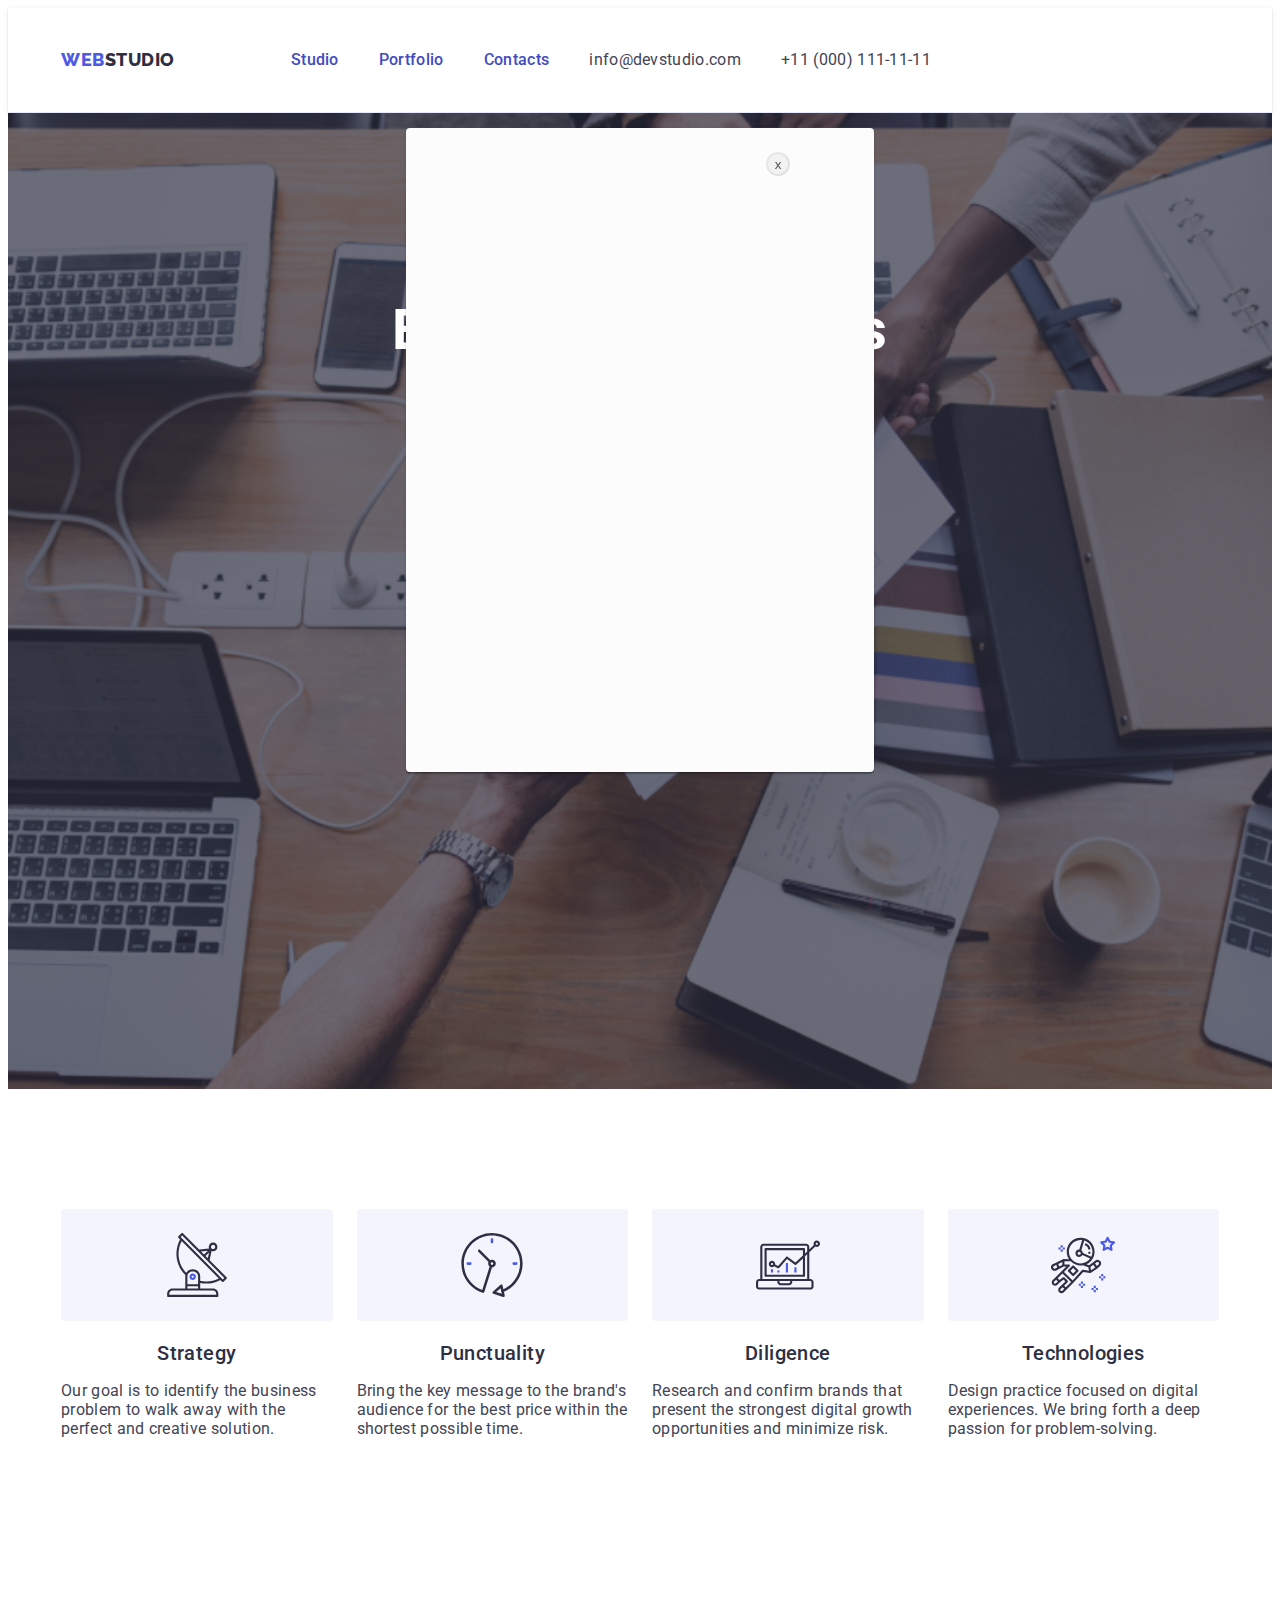
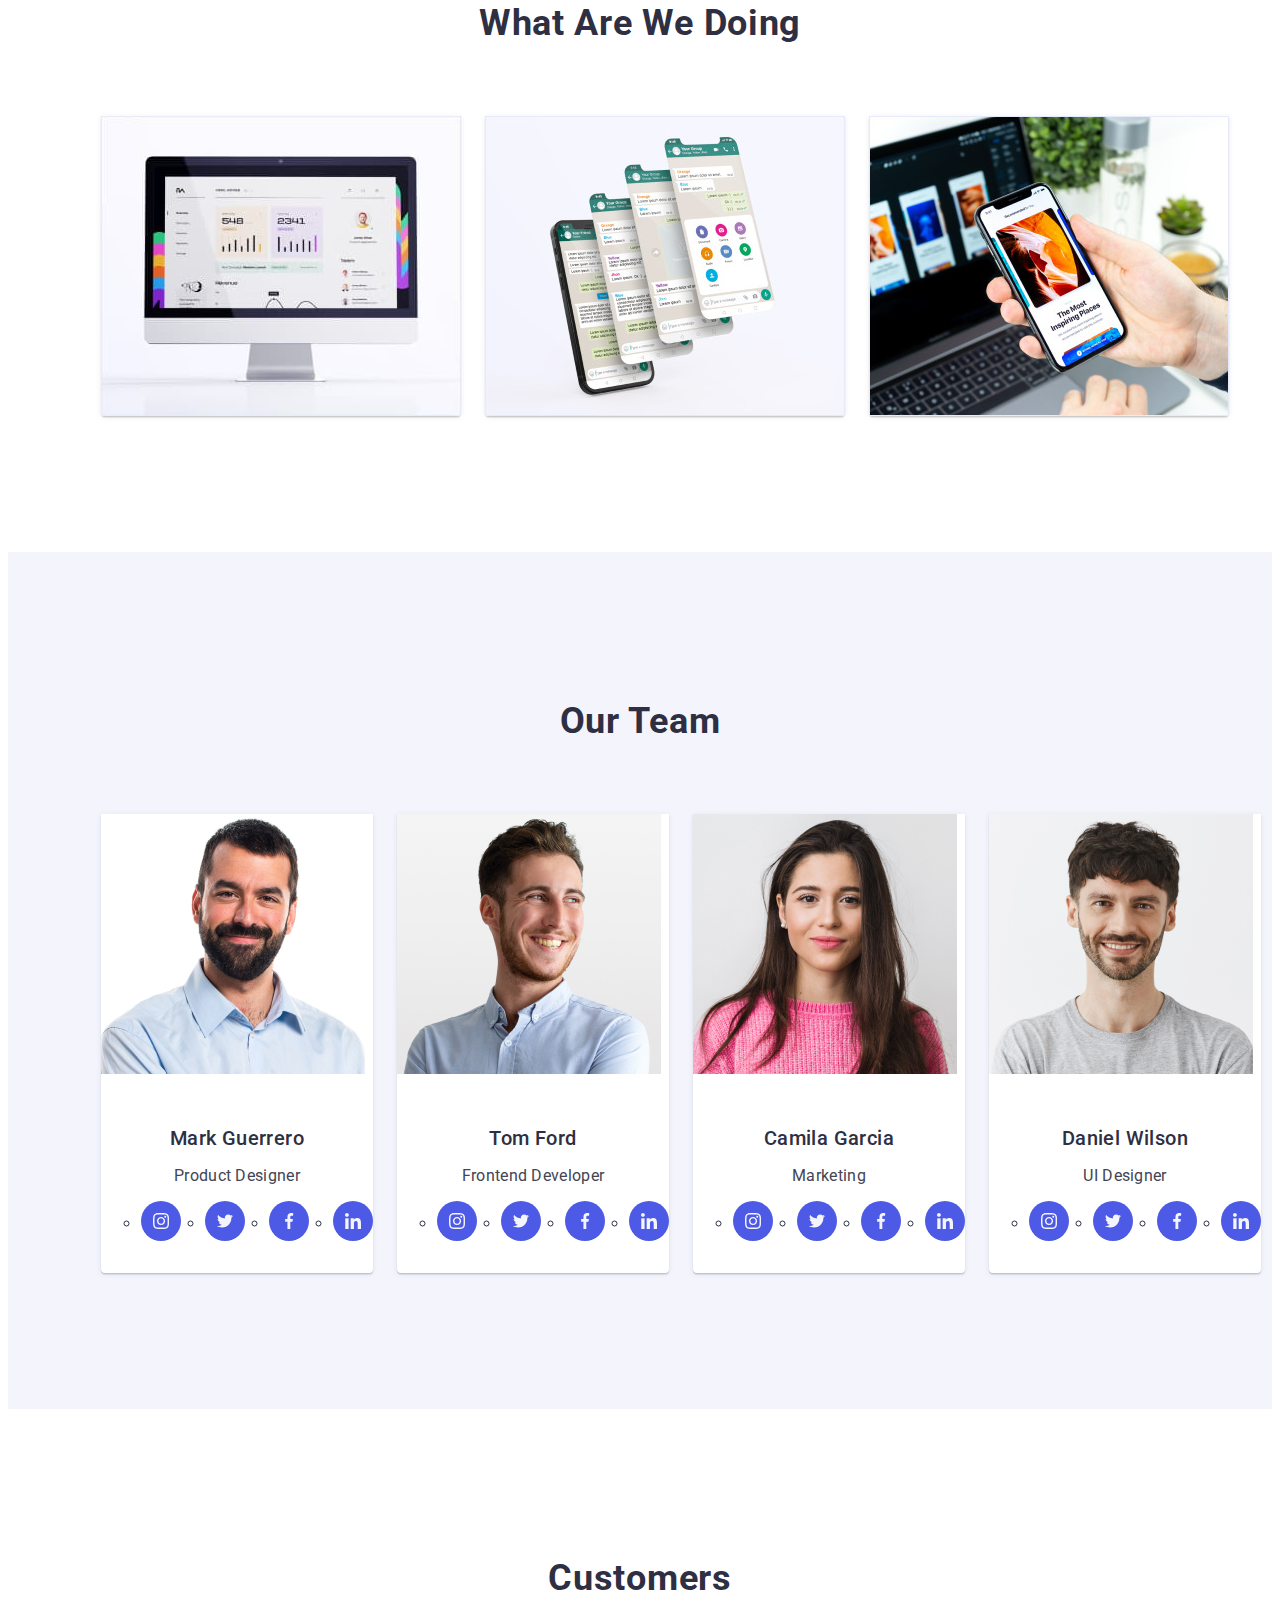
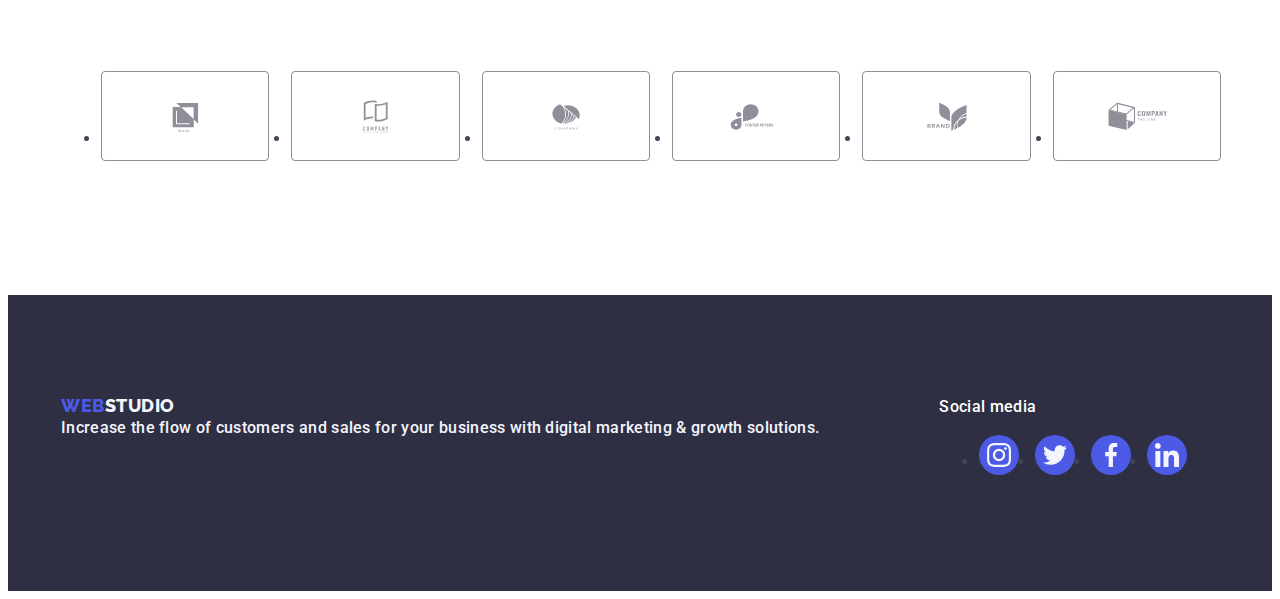
==== index.html @ 7e2a7d7b "234" ====
<!DOCTYPE html>
<html lang="en">
  <head>
    <meta charset="UTF-8" />
    <meta name="viewport" content="width=device-width, initial-scale=1.0" />
    <title>studio</title>
    <link rel="stylesheet" href="./icomoon/style.css" />
    <link
      rel="stylesheet"
      href="https://cdnjs.cloudflare.com/ajax/libs/modern-normalize/2.0.0/modern-normalize.min.css"
      integrity="sha512-4xo8blKMVCiXpTaLzQSLSw3KFOVPWhm/TRtuPVc4WG6kUgjH6J03IBuG7JZPkcWMxJ5huwaBpOpnwYElP/m6wg=="
      crossorigin="anonymous"
      referrerpolicy="no-referrer"
    />
    <link rel="preconnect" href="https://fonts.googleapis.com" />
    <link rel="preconnect" href="https://fonts.gstatic.com" crossorigin />
    <link
      href="https://fonts.googleapis.com/css2?family=Montserrat:wght@400;500;600&family=Roboto:wght@400;500;700&display=swap"
      rel="stylesheet"
    />
    <link rel="preconnect" href="https://fonts.googleapis.com" />
    <link rel="preconnect" href="https://fonts.gstatic.com" crossorigin />
    <link
      href="https://fonts.googleapis.com/css2?family=Montserrat:wght@400;500;600&family=Raleway&family=Roboto:wght@400;500;700&display=swap"
      rel="stylesheet"
    />
    <link rel="preconnect" href="https://fonts.googleapis.com" />
    <link rel="preconnect" href="https://fonts.gstatic.com" crossorigin />
    <link
      href="https://fonts.googleapis.com/css2?family=Montserrat:wght@400;500;600&family=Raleway:ital,wght@0,400;0,800;1,700;1,800&family=Roboto:wght@400;500;700&display=swap"
      rel="stylesheet"
    />
    <link rel="stylesheet" href="./css/styles.css" />
  </head>

  <body class="body">
    <!-- header section -->
    <header class="header">
      <!--adress.logo-->
      <div class="div container">
        <nav class="nav">
          <a href="./index.htm" class="logo link"
            >Web<span class="logo-dark">Studio</span></a
          >
          <ul class="list">
            <li><a href="./index.html" class="ull link">Studio</a></li>
            <li><a href="./portfolio.html" class="ull link">Portfolio</a></li>
            <li><a href="" class="ull link">Contacts</a></li>
          </ul>
        </nav>
        <address class="address">
          <ul class="list">
            <li>
              <a href="mailto:info@devstudio.com" class="contacts link"
                >info@devstudio.com</a
              >
            </li>
            <li>
              <a href="tel:+110001111111" class="contacts link"
                >+11 (000) 111-11-11</a
              >
            </li>
          </ul>
        </address>
      </div>
    </header>
    <main>
      <section class="sec">
          <div class="container">
              <h1 class="h-one">Effective Solutions for Your Business</h1>
              <button class="button" type="button" data-modal-open>
                Order Service
              </button>
              
          </div>
      </section>
        
      <!-- Strategy -->
      <section class="sec-two">
        <div class="container">
          <h2 class="visually-hidden">Advantages</h2>
          <ul class="ulli-one list">
            <li class="li-one">
              <div class="div-li-all">
                <svg width="64" height="64">
                  <use href="./images/icons.svg#antenna"></use>
                </svg>
              </div>
              <h3 class="h-three">Strategy</h3>
              <p class="p-one">
                Our goal is to identify the business problem to walk away with
                the perfect and creative solution.
              </p>
            </li>

            <li class="li-one">
              <div class="div-li-all">
                <svg width="64" height="64">
                  <use href="./images/icons.svg#clock"></use>
                </svg>
              </div>
              <h3 class="h-three">Punctuality</h3>
              <p class="p-one">
                Bring the key message to the brand's audience for the best price
                within the shortest possible time.
              </p>
            </li>

            <li class="li-one">
              <div class="div-li-all">
                <svg width="64" height="64">
                  <use href="./images/icons.svg#diagram"></use>
                </svg>
              </div>
              <h3 class="h-three">Diligence</h3>
              <p class="p-one">
                Research and confirm brands that present the strongest digital
                growth opportunities and minimize risk.
              </p>
            </li>

            <li class="li-one">
              <div class="div-li-all">
                <svg width="64" height="64">
                  <use href="./images/icons.svg#astronaut"></use>
                </svg>
              </div>
              <h3 class="h-three">Technologies</h3>
              <p class="p-one">
                Design practice focused on digital experiences. We bring forth a
                deep passion for problem-solving.
              </p>
            </li>
          </ul>
        </div>
      </section>
      <!-- What are we doing -->
      <section class="sec-three">
        <div class="container">
          <h2 class="h-two">What are we doing</h2>

          <ul class="ulli-two list">
            <li class="li-two">
              <img
                src="./images/gadgets/img1.jpg"
                alt="computer"
                width="360"
                height="300"
              />
            </li>
            <li class="li-two">
              <img
                src="./images/gadgets/img2.jpg"
                alt="protection"
                width="360"
                height="300"
              />
            </li>
            <li class="li-two">
              <img
                src="./images/gadgets/img3.jpg"
                alt="phone"
                width="360"
                height="300"
              />
            </li>
          </ul>
        </div>
      </section>
      <!-- Our Team -->
      <section class="sec-four">
        <div class="container">
          <h2 class="h-two">Our Team</h2>

          <ul class="ulli-three list">
            <li class="li-two">
              <img
                src="./images/team/TeamCard1.jpg"
                alt="Mark Guerrero"
                width="264"
                height="260"
              />
              <div class="work">
                <h3 class="h-three">Mark Guerrero</h3>
                <p class="p-two">Product Designer</p>

                <ul class="social-network">
                  <li class="social">
                    <a class="a-soc" href="">
                      <svg class="svg-soc" width="16" height="16">
                        <use href="./images/icons.svg#instagram"></use>
                      </svg>
                    </a>
                  </li>
                  <li class="social">
                    <a class="a-soc" href="">
                      <svg class="svg-soc" width="16" height="16">
                        <use href="./images/icons.svg#twitter"></use>
                      </svg>
                    </a>
                  </li>
                  <li class="social">
                    <a class="a-soc" href="">
                      <svg class="svg-soc" width="16" height="16">
                        <use href="./images/icons.svg#facebook"></use>
                      </svg>
                    </a>
                  </li>
                  <li class="social">
                    <a class="a-soc" href="">
                      <svg class="svg-soc" width="16" height="16">
                        <use href="./images/icons.svg#linkedin"></use>
                      </svg>
                    </a>
                  </li>
                </ul>
              </div>
            </li>
            <li class="li-two">
              <img
                src="./images/team/TeamCard2.jpg"
                alt="Tom Ford"
                width="264"
                height="260"
              />
              <div class="work">
                <h3 class="h-three">Tom Ford</h3>
                <p class="p-two">Frontend Developer</p>

                <ul class="social-network">
                  <li class="social">
                    <a class="a-soc" href="">
                      <svg class="svg-soc" width="16" height="16">
                        <use href="./images/icons.svg#instagram"></use>
                      </svg>
                    </a>
                  </li>
                  <li class="social">
                    <a class="a-soc" href="">
                      <svg class="svg-soc" width="16" height="16">
                        <use href="./images/icons.svg#twitter"></use>
                      </svg>
                    </a>
                  </li>
                  <li class="social">
                    <a class="a-soc" href="">
                      <svg class="svg-soc" width="16" height="16">
                        <use href="./images/icons.svg#facebook"></use>
                      </svg>
                    </a>
                  </li>
                  <li class="social">
                    <a class="a-soc" href="">
                      <svg class="svg-soc" width="16" height="16">
                        <use href="./images/icons.svg#linkedin"></use>
                      </svg>
                    </a>
                  </li>
                </ul>
              </div>
            </li>
            <li class="li-two">
              <img
                src="./images/team/TeamCard3.jpg"
                alt="Camila Garcia"
                width="264"
                height="260"
              />
              <div class="work">
                <h3 class="h-three">Camila Garcia</h3>
                <p class="p-two">Marketing</p>

                <ul class="social-network">
                  <li class="social">
                    <a class="a-soc" href="">
                      <svg class="svg-soc" width="16" height="16">
                        <use href="./images/icons.svg#instagram"></use>
                      </svg>
                    </a>
                  </li>
                  <li class="social">
                    <a class="a-soc" href="">
                      <svg class="svg-soc" width="16" height="16">
                        <use href="./images/icons.svg#twitter"></use>
                      </svg>
                    </a>
                  </li>
                  <li class="social">
                    <a class="a-soc" href="">
                      <svg class="svg-soc" width="16" height="16">
                        <use href="./images/icons.svg#facebook"></use>
                      </svg>
                    </a>
                  </li>
                  <li class="social">
                    <a class="a-soc" href="">
                      <svg class="svg-soc" width="16" height="16">
                        <use href="./images/icons.svg#linkedin"></use>
                      </svg>
                    </a>
                  </li>
                </ul>
              </div>
            </li>
            <li class="li-two">
              <img
                src="./images/team/TeamCard4.jpg"
                alt="Daniel Wilson"
                width="264"
                height="260"
              />

              <div class="work">
                <h3 class="h-three">Daniel Wilson</h3>
                <p class="p-two">UI Designer</p>

                <ul class="social-network">
                  <li class="social">
                    <a class="a-soc" href="">
                      <svg class="svg-soc" width="16" height="16">
                        <use href="./images/icons.svg#instagram"></use>
                      </svg>
                    </a>
                  </li>
                  <li class="social">
                    <a class="a-soc" href="">
                      <svg class="svg-soc" width="16" height="16">
                        <use href="./images/icons.svg#twitter"></use>
                      </svg>
                    </a>
                  </li>
                  <li class="social">
                    <a class="a-soc" href="">
                      <svg class="svg-soc" width="16" height="16">
                        <use href="./images/icons.svg#facebook"></use>
                      </svg>
                    </a>
                  </li>
                  <li class="social">
                    <a class="a-soc" href="">
                      <svg class="svg-soc" width="16" height="16">
                        <use href="./images/icons.svg#linkedin"></use>
                      </svg>
                    </a>
                  </li>
                </ul>
              </div>
            </li>
          </ul>
        </div>
      </section>
      <section class="sec-five">
        <div class="container">
          <h2 class="h-two">Customers</h2>

          <ul class="ul-clients">
            <li class="client">
              <a class="a-cli" href="">
                <svg class="svg-cli" width="104" height="56">
                  <use href="./images/icons.svg#client-one"></use>
                </svg>
              </a>
            </li>
            <li class="client">
              <a class="a-cli" href="">
                <svg class="svg-cli" width="104" height="56">
                  <use href="./images/icons.svg#client-two"></use>
                </svg>
              </a>
            </li>
            <li class="client">
              <a class="a-cli" href="">
                <svg class="svg-cli" width="104" height="56">
                  <use href="./images/icons.svg#client-three"></use>
                </svg>
              </a>
            </li>
            <li class="client">
              <a class="a-cli" href="">
                <svg class="svg-cli" width="104" height="56">
                  <use href="./images/icons.svg#client-four"></use>
                </svg>
              </a>
            </li>
            <li class="client">
              <a class="a-cli" href="">
                <svg class="svg-cli" width="104" height="56">
                  <use href="./images/icons.svg#client-five"></use>
                </svg>
              </a>
            </li>
            <li class="client">
              <a class="a-cli" href="">
                <svg class="svg-cli" width="104" height="56">
                  <use href="./images/icons.svg#client-six"></use>
                </svg>
              </a>
            </li>
          </ul>
        </div>
      </section>
    </main>
    <!-- footer section -->
    <footer class="footer">
      <div class="footer-container">
        <div class="footer-container-logo">
            <a href="./index.htm" class="logo link">Web<span class="logo-light">Studio</span></a>
            <p class="par">
              Increase the flow of customers and sales for your business with
              digital marketing & growth solutions.
            </p>
        </div>
        <div>

          <p class="par-f">Social media</p>
          
          <ul class="social-network-f">
            <li class="social">
              <a class="a-soc-f" href="">
                <svg class="svg-soc" width="24" height="24">
                  <use href="./images/icons.svg#instagram"></use>
                </svg>
              </a>
            </li>
            <li class="social">
              <a class="a-soc-f" href="">
                <svg class="svg-soc" width="24" height="24">
                  <use href="./images/icons.svg#twitter"></use>
                </svg>
              </a>
            </li>
            <li class="social">
              <a class="a-soc-f" href="">
                <svg class="svg-soc" width="24" height="24">
                  <use href="./images/icons.svg#facebook"></use>
                </svg>
              </a>
            </li>
            <li class="social">
              <a class="a-soc-f" href="">
                <svg class="svg-soc" width="24" height="24">
                  <use href="./images/icons.svg#linkedin"></use>
                </svg>
              </a>
            </li>
          </ul>
  
        </div>
      </div>
    </footer>
    
        <div class="backdrop is-hidden" data-modal>
          <div class="modal-window">
            <button class="button-close" type="button" data-modal-close>
              x
            </button>
          </div>
        </div>
        <div class="overlay"></div>
      

      <script src="./js/modal.js"></script>
  </body>
</html>
---- css/styles.css ----
:root {
    --main-color:#FFFFFF ;
    --pane-padding: 5px 42px;
    --iris: #4D5AE5;
    --ocean: #404BBF;
    --navyblue: #2E2F42;
    --green: #31D0AA;
    --slate: #434455;
    --lightslate: #8E8F99;
    --cornflower: #E7E9FC;
    --cloud: #F4F4FD;
    --navybluemodal: #2E2F42;
    --grey: #2E2F42;
    --dairy: #FCFCFC;
  }

.body {
    font-family: "Roboto", sans-serif;
    background-color: white;
    color: #434455;
}


/* header*/


.header {
    justify-content: center;
    flex-shrink: 0;
    border-bottom: 1px solid #e7e9fc;
    box-shadow: 0px 2px 1px rgba(46, 47, 66, 0.08), 0px 1px 1px rgba(46, 47, 66, 0.16), 0px 1px 6px rgba(46, 47, 66, 0.08); 
}

.div{
    display: flex; 
}

.container {
    width: 1158px; 
    padding: 0 15px;
    margin: 0 auto;
    align-items: center;
}



.nav {
    display: flex; 
    font-family: "Raleway", sans-serif;
    flex-shrink: 0;
    font-size: 18px ;
    line-height: 1.17em;
    letter-spacing: 0.03em;
    color:  #4d5ae5;
    align-items: center;
}


.link {
    text-decoration: none;
    color: currentColor;
    display: inline-block; 
    }

.logo {
    color: var(--iris, #4D5AE5);
    font-family: "Raleway", sans-serif;
    font-size: 18px;
    font-weight: 800;
    line-height: 1.16em;
    letter-spacing: 0.54px;
    text-transform: uppercase;
    line-height: 1.17;
    margin-right: 76px;
}

.logo-dark {
    color: var(--navyblue, #2E2F42);
}

.logo-light {
    color: var(--cloud, #F4F4FD);
}

.list {
    list-style: none;
    display: flex; 
    color: var(--navyblue, #2E2F42);
    font-family: 'Roboto';
    font-size: 16px;
    line-height: 1.5em; 
    letter-spacing: 0.32px;
    gap: 40px;
}

.ull {
    color: #2e2f42;
    font-weight: 500;
    padding: 24px 0;
    position: relative; 
    color: #404bbf;
    transition: color 250ms cubic-bezier(0.4, 0, 0.2, 1);
}

.ull:hover {
    color: #404bbf
}

.ull:focus {
    color: #404bbf;
}

.ull::after {
    content: '' ;
    position: absolute; 
    left: 0;
    bottom: -1px; 
    height: 4px; 
    background-color: #404bbf; 
    border-radius: 2px;
}

address {}

.contacts {
    color:  #434455;
    transition: color 250ms cubic-bezier(0.4, 0, 0.2, 1);
}

.contacts:hover {
    color: #404bbf;
}

.contacts:focus {
    color: #404bbf;
}

.address {
    color: var(--navyblue, #2E2F42);
    font-family: 'Roboto';
    font-size: 16px;
    font-style: normal;
    font-weight: 400;
    line-height: 1.5em; /* 150% */
    letter-spacing: 0.32px;
}


img {
    display: block;
}


/* main */


.sec {
    background: var(--navyblue, #2E2F42);
    flex-shrink: 0;
    text-align: center;
    padding: 188px 0 ;
    background-image: linear-gradient(rgba(46, 47, 66, 0.7), rgba(46, 47, 66, 0.7)), url(/images/team/people-office.jpg);
    background-repeat: no-repeat;
    background-position: center;
    background-size: cover;
    max-width: 1440px; 
    height: 600px;
}

.h-one {
    color: var(--white, #FFF);
    font-family: 'Roboto';
    font-size: 56px;
    font-weight: 700;
    line-height: 1.07em;
    letter-spacing: 1.12px;
    text-align: center;
    max-width: 496px; 
    margin: 0 auto;
}

.button {
    background: var(--iris, #4D5AE5);
    box-shadow: 0px 4px 4px 0px rgba(0, 0, 0, 0.15);
    font-family: "Roboto", sans-serif ;
    font-size: 16px;
    font-style: normal;
    font-weight: 500;
    line-height: 1.5em; /* 150% */
    letter-spacing: 0.64px;
    color: var(--white, #FFF);
    cursor: pointer;
    display: block; 
    min-width: 169px;
    height: 56px;
    border: none; 
    border-radius: 4px; 
    gap: 10px;
    align-items: flex-start;
    transition: background-color 250ms cubic-bezier(0.4, 0, 0.2, 1);
    margin: 0 auto;
    display: inline-flex;
    padding: 16px 32px;
    align-items: flex-start;
    margin-top: 48px;
}

.button:hover {
    background-color: #404BBF;
}

.button:focus {
    background-color: #404BBF;
}

.backdrop {
    position: fixed;
    top: 0;
    left: 0;
    width: 100%;
    height: 100%;
    display: flex;
    align-items: center;
    justify-content: center;
}

.modal.is-hidden{
    visibility: hidden;
    opacity: 0;
    pointer-events: none;
}

.modal .overlay {
    position: absolute;
    top: 0;
    left: 0;
    width: 100%;
    height: 100%;
    background: var(--navyblue-modal, rgba(46, 47, 66, 0.40));
    opacity: 0.7;
    z-index: 0;    
}

.modal-window {
    position: relative;
    z-index: 2;
    width: 408px;
    height: 584px;
    flex-shrink: 0;
    border-radius: 4px;
    background: var(--dairy, #FCFCFC);
    box-shadow: 0px 2px 1px 0px rgba(0, 0, 0, 0.20), 0px 1px 3px 0px rgba(0, 0, 0, 0.12), 0px 1px 1px 0px rgba(0, 0, 0, 0.14);
    padding: 30px;
}

.button-close {
    opacity: 0.7;
    border-radius: 50%;
    width: 24px;
    height: 24px;
    flex-shrink: 0;
    position: absolute;
    right: 24px;
    top: 24px;
    bottom: 536px;
    left: 360px;
    border-color: rgba(0, 0, 0, 0.10);
}

.button-close:hover {
    opacity: 1;
}

.sec-two{
    padding: 120px 0;
}

.ulli-one {
    gap: 24px; 
    padding: 0;
    margin: 0;
}

.visually-hidden {
    position: absolute;
    width: 1px;
    height: 1px;
    margin: -1px;
    border: 0;
    padding: 0;
    white-space: nowrap;
    clip-path: inset(100%);
    clip: rect(0 0 0 0);
    overflow: hidden;
  }

.li-one {
    width: calc((100% - 72px) / 4); 
}

.div-li-all{
    display: flex; 
    align-items: center;
    justify-content: center;
    height: 112px; 
    background-color: #f4f4fd;
    border-radius: 4px;
    margin-bottom: 8px;
}

svg{
    flex-shrink: 0;
}

.h-three {
    color: var(--navyblue, #2E2F42);
    font-family: 'Roboto';
    font-size: 20px;
    font-style: normal;
    font-weight: 500;
    line-height: 1.2em; /* 120% */
    letter-spacing: 0.4px;
    margin-bottom: 8px;
    text-align: center; 
}

.p-one {
    color: #434455;
    font-family: 'Roboto';
    font-size: 16px;
    font-style: normal;
    font-weight: 400;
    line-height: 1.2em; /* 150% */
    letter-spacing: 0.32px;
}

.sec-three{
    padding-bottom: 120px;
}

.h-two {
    margin-bottom: 72px;
    color: var(--navyblue, #2E2F42);
    text-align: center;
    font-family: 'Roboto';
    font-size: 36px;
    font-style: normal;
    font-weight: 700;
    line-height: 1.11em; /* 111.111% */
    letter-spacing: 0.72px;
    text-transform: capitalize;
    line-height: 1.11em;
}

.ulli-two {
    gap: 24px;
}

.sec-four {
    flex-shrink: 0;
    background: var(--cloud, #F4F4FD);
    padding: 120px 0;
}

.ulli-three {
    gap: 24px;
}

.li-two {
    padding-bottom: 0px;
    justify-content: center;
    background: var(--white, #FFF);
    border-radius: 0px 0px 4px 4px; 
    box-shadow: 0px 1px 6px rgba(46, 47, 66, 0.08), 0px 1px 1px rgba(46, 47, 66, 0.16), 0px 2px 1px rgba(46, 47, 66, 0.08);
    }

    .portfolio-card-link {
        display: block;     
    }

    .portfolio-card-link:hover {
        box-shadow: 0px 1px 6px rgba(46, 47, 66, 0.08), 0px 1px 1px rgba(46, 47, 66, 0.16), 0px 2px 1px rgba(46, 47, 66, 0.08);
    }

    .portfolio-card-link:focus {
        box-shadow: 0px 1px 6px rgba(46, 47, 66, 0.08), 0px 1px 1px rgba(46, 47, 66, 0.16), 0px 2px 1px rgba(46, 47, 66, 0.08);
    }

.work {
    padding: 32px 0;
    }

.social-network {
    display: flex; 
    justify-content: center; 
    gap: 24px; 
}

.social {
    width: 40px;
    height: 40px;
}

.a-soc {
    width: 100%;
    height: 100%;
    background-color: #4d5ae5;
    border-radius:50%;
    display: flex;
    align-items: center; 
    justify-content: center;
    transition: background-color 250ms cubic-bezier(0.4, 0, 0.2, 1);
}

.a-soc:hover {
    background-color: #404bbf;
}

.a-soc:focus {
    background-color: #404bbf;
}

.svg-soc {
    fill:  #f4f4fd;
}

.p-two {
    color: #434455;
    font-family: Roboto;
    font-size: 16px;
    font-style: normal;
    font-weight: 400;
    line-height: 1.2em; /* 150% */
    letter-spacing: 0.32px;
    text-align: center; 
}

.sec-five {
    padding-top: 120px;
    padding-bottom: 120px;
}

.ul-clients{
    display: flex;
    gap: 24px;
}

.client {
    height: 88px;
    width: calc((100% - 120px) / 6);
}

.a-cli {
    width: 100%;
    height: 100%;
    border: 1px solid #8e8f99;
    border-radius: 4px;
    display: flex; 
    align-items: center; 
    justify-content: center;
    color: #8e8f99;   
}

.a-cli:hover {
    border-color: #404bbf; 
    color: #404bbf;
}

.a-cli:focus {
    border-color: #404bbf; 
    color: #404bbf;
}

.svg-cli {
    fill: currentColor;   
}

/* footer */


.footer {
    flex-shrink: 0;
    background: var(--navyblue, #2E2F42);
    padding: 100px 0;
}

.footer-container {
    width: 1158px; 
    padding: 0 15px;
    margin: 0 auto;
    align-items: center;
    display: flex;
    align-items: baseline;
}

.footer-container-logo {
    margin-right: 120px;
}
.par {
    margin: 0;
    line-height: 1.5em;
    color:  #F4F4FD;
    letter-spacing: 0.02em; 
    margin-bottom: 16px;
    font-weight: 500;
}

.par-f {
    margin: 0;
    margin-bottom: 16px;
    color:  #FFFFFF;
    letter-spacing: 0.02em;
    line-height: 1.5;
    font-size: 16px;
    font-weight: 500;
}

.a-soc-f {
    width: 100%;
    height: 100%;
    background-color: #4d5ae5;
    border-radius:50%;
    display: flex;
    align-items: center; 
    justify-content: center;
    transition: background-color 250ms cubic-bezier(0.4, 0, 0.2, 1);
}

.a-soc-f:hover {
    background-color: #31d0aa; 
}

.a-soc-f:focus {
    background-color: #31d0aa;
}

.social-network-f {
    gap: 16px;
    display: flex; 
}

.ul2 {
    flex-shrink: 0;
}


/*portfolio*/

.sec-p{
    padding-top: 96px; 
    padding-bottom: 120px;
}

.ulp {
    text-align: center;
    /* Button Text */
    font-family: 'Roboto';
    font-size: 16px;
    font-style: normal;
    font-weight: 500;
    line-height: 1.2em; /* 150% */
    letter-spacing: 0.64px;
}

.ullp-one{
    justify-content: center; 
    gap: 24px;
    margin-bottom: 72px;
}

.ullp-two{
    flex-wrap: wrap;
    column-gap: 24px;
    row-gap: 48px; 
    margin: 0;
    padding: 0;
}

.iris1 {}


.iris2 {}

.iris3 {}

.iris4 {}

.iris5 {}

.all {
    font-family: "Roboto", sans-serif;
    font-weight: 500;
    font-size: 16px;
    line-height: 1.5em;
    letter-spacing: 0.04em;
    color:  #4d5ae5;
    background-color: #F4F4FD;
    cursor: pointer;
    padding: 12px 24px;
    border: 1px solid #e7e9fc ;
    border-radius: 4px; 
   
}

.all:hover {
    color: #FFFFFF;
    background-color: #404BBF ;
    border: 1px solid transparent;
    box-shadow: 3px 1px rgba(0, 0, 0, 0.1), 0px 2px 1px rgba(0, 0, 0, 0.08), 0px 2px 2px rgba(0, 0, 0, 0.12);
}

.all:focus {
    color: #FFFFFF;
    background-color: #404BBF;
    border: 1px solid transparent;
    box-shadow:  0px 3px 1px rgba(0, 0, 0, 0.1), 0px 2px 1px rgba(0, 0, 0, 0.08), 0px 2px 2px rgba(0, 0, 0, 0.12);
}

.lipli{
    width: calc((100% - 48px) / 3);
}

.divp{
    padding: 32px 16px ;
    border: 1px solid #e7e9fc; 
    border-top: none;
}
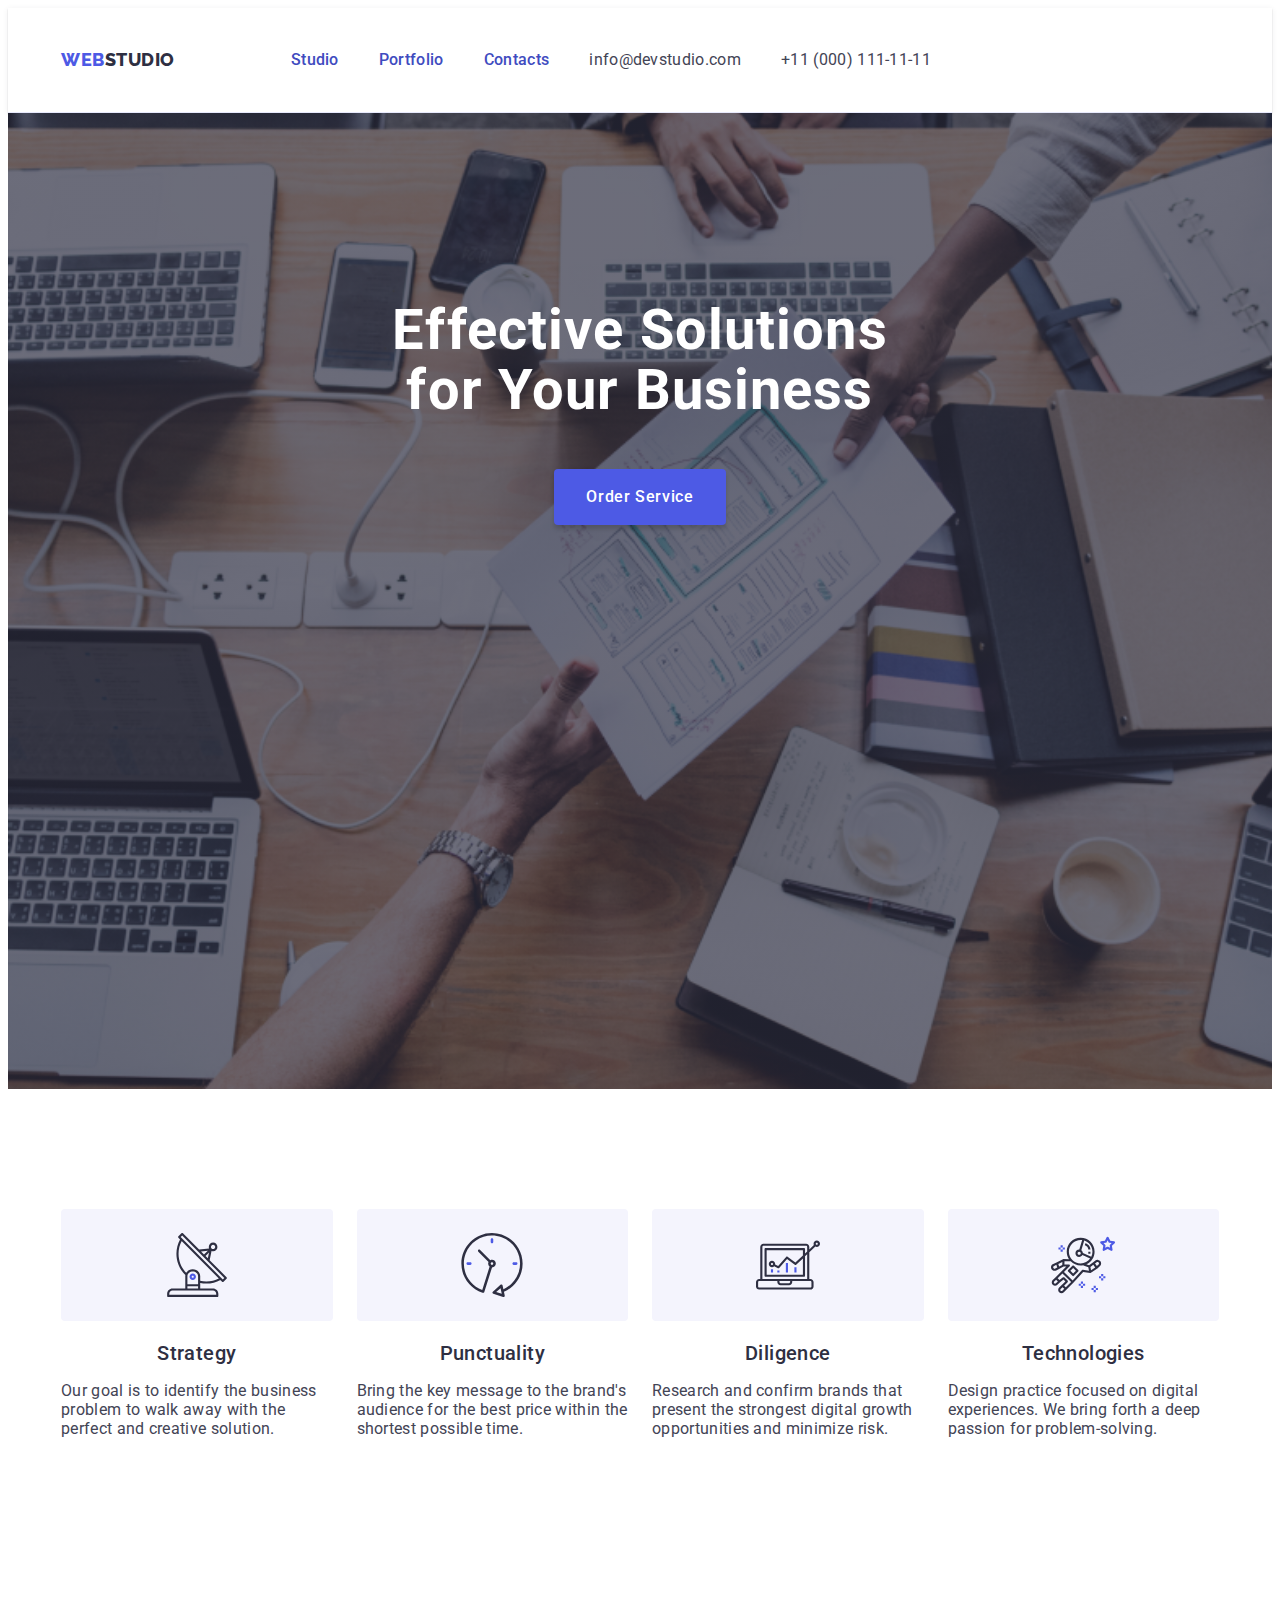
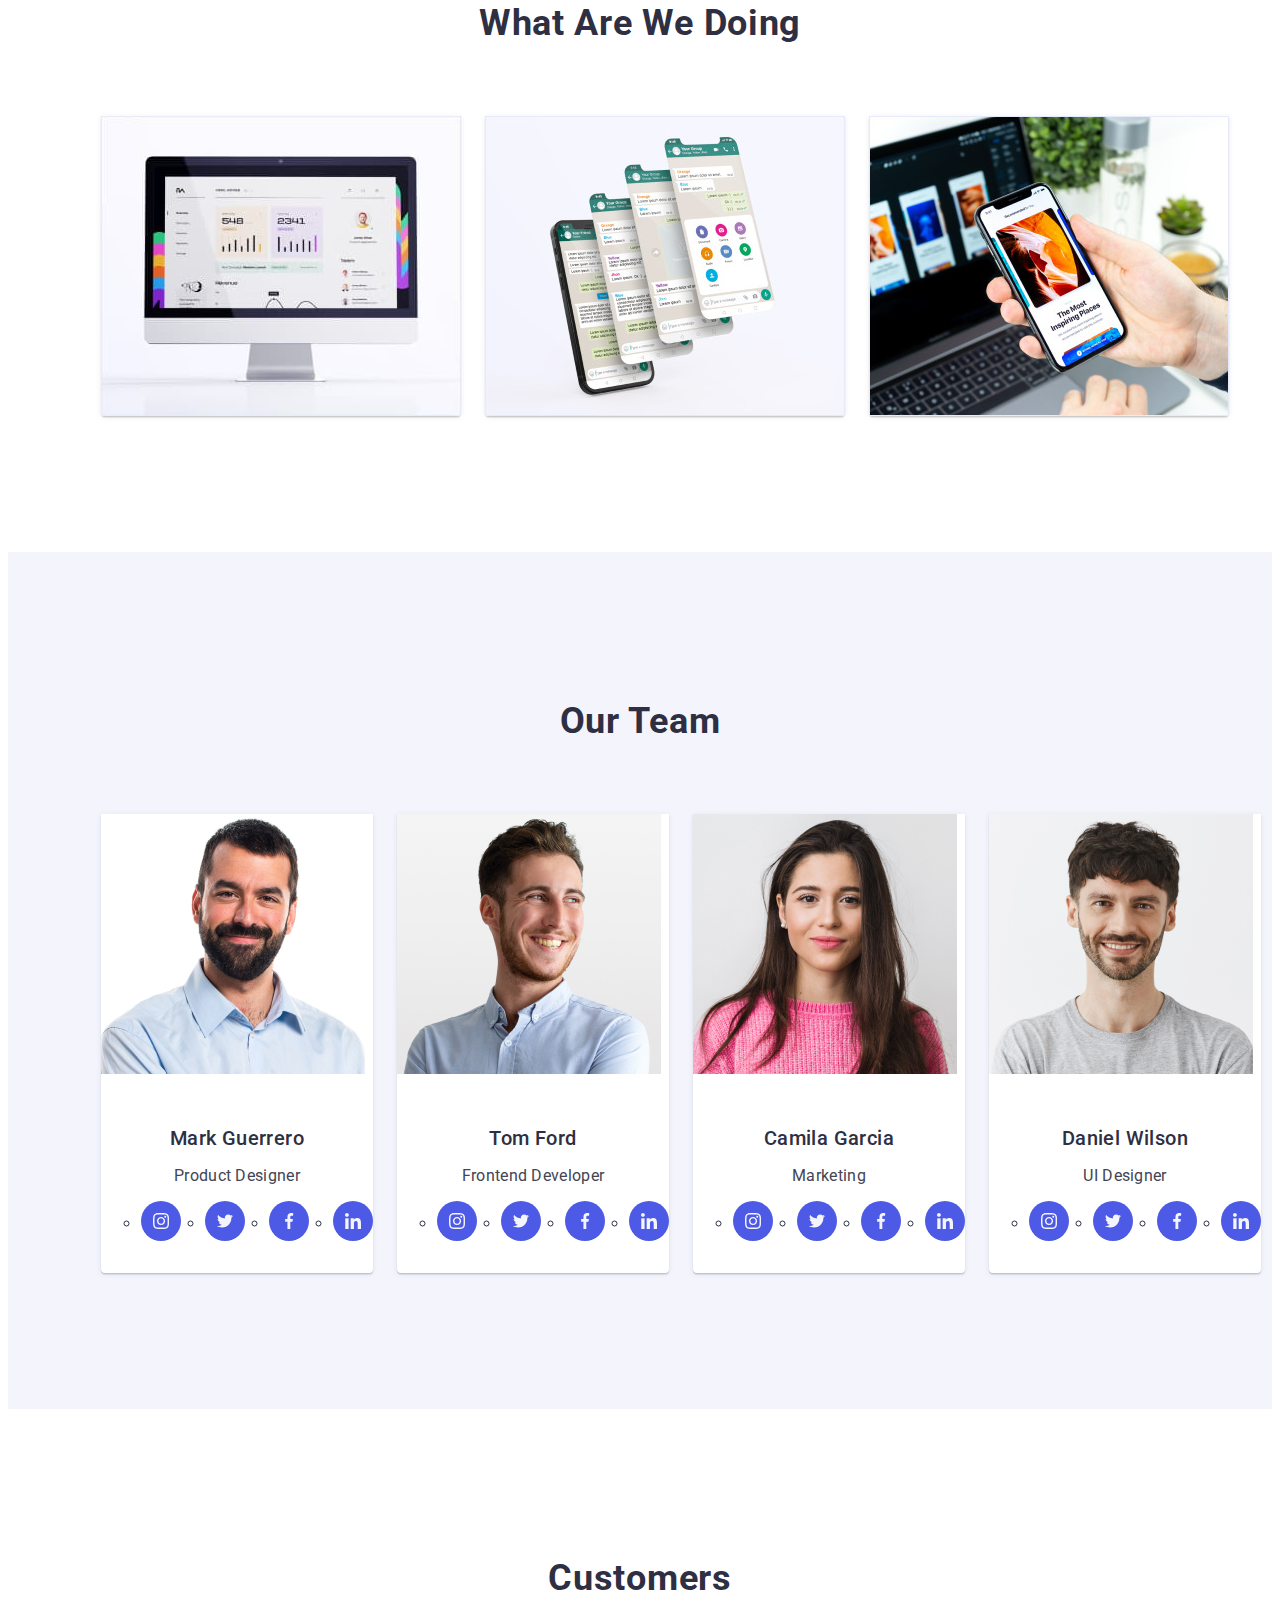
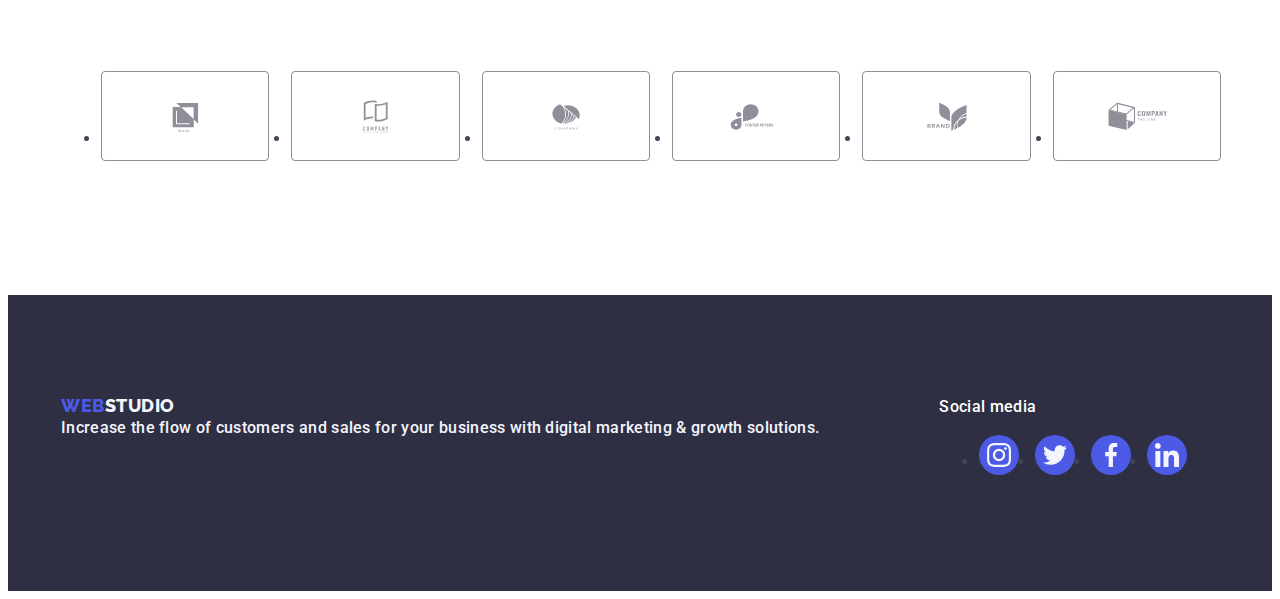
==== commit 60c2daea: "0" ====
--- a/index.html
+++ b/index.html
@@ -449,7 +449,7 @@
       </div>
     </footer>
     
-        <div class="backdrop is-hidden" data-modal>
+        <div class="modal is-hidden" data-modal>
           <div class="modal-window">
             <button class="button-close" type="button" data-modal-close>
               x
--- a/css/styles.css
+++ b/css/styles.css
@@ -213,7 +213,7 @@
     background-color: #404BBF;
 }
 
-.backdrop {
+.modal {
     position: fixed;
     top: 0;
     left: 0;
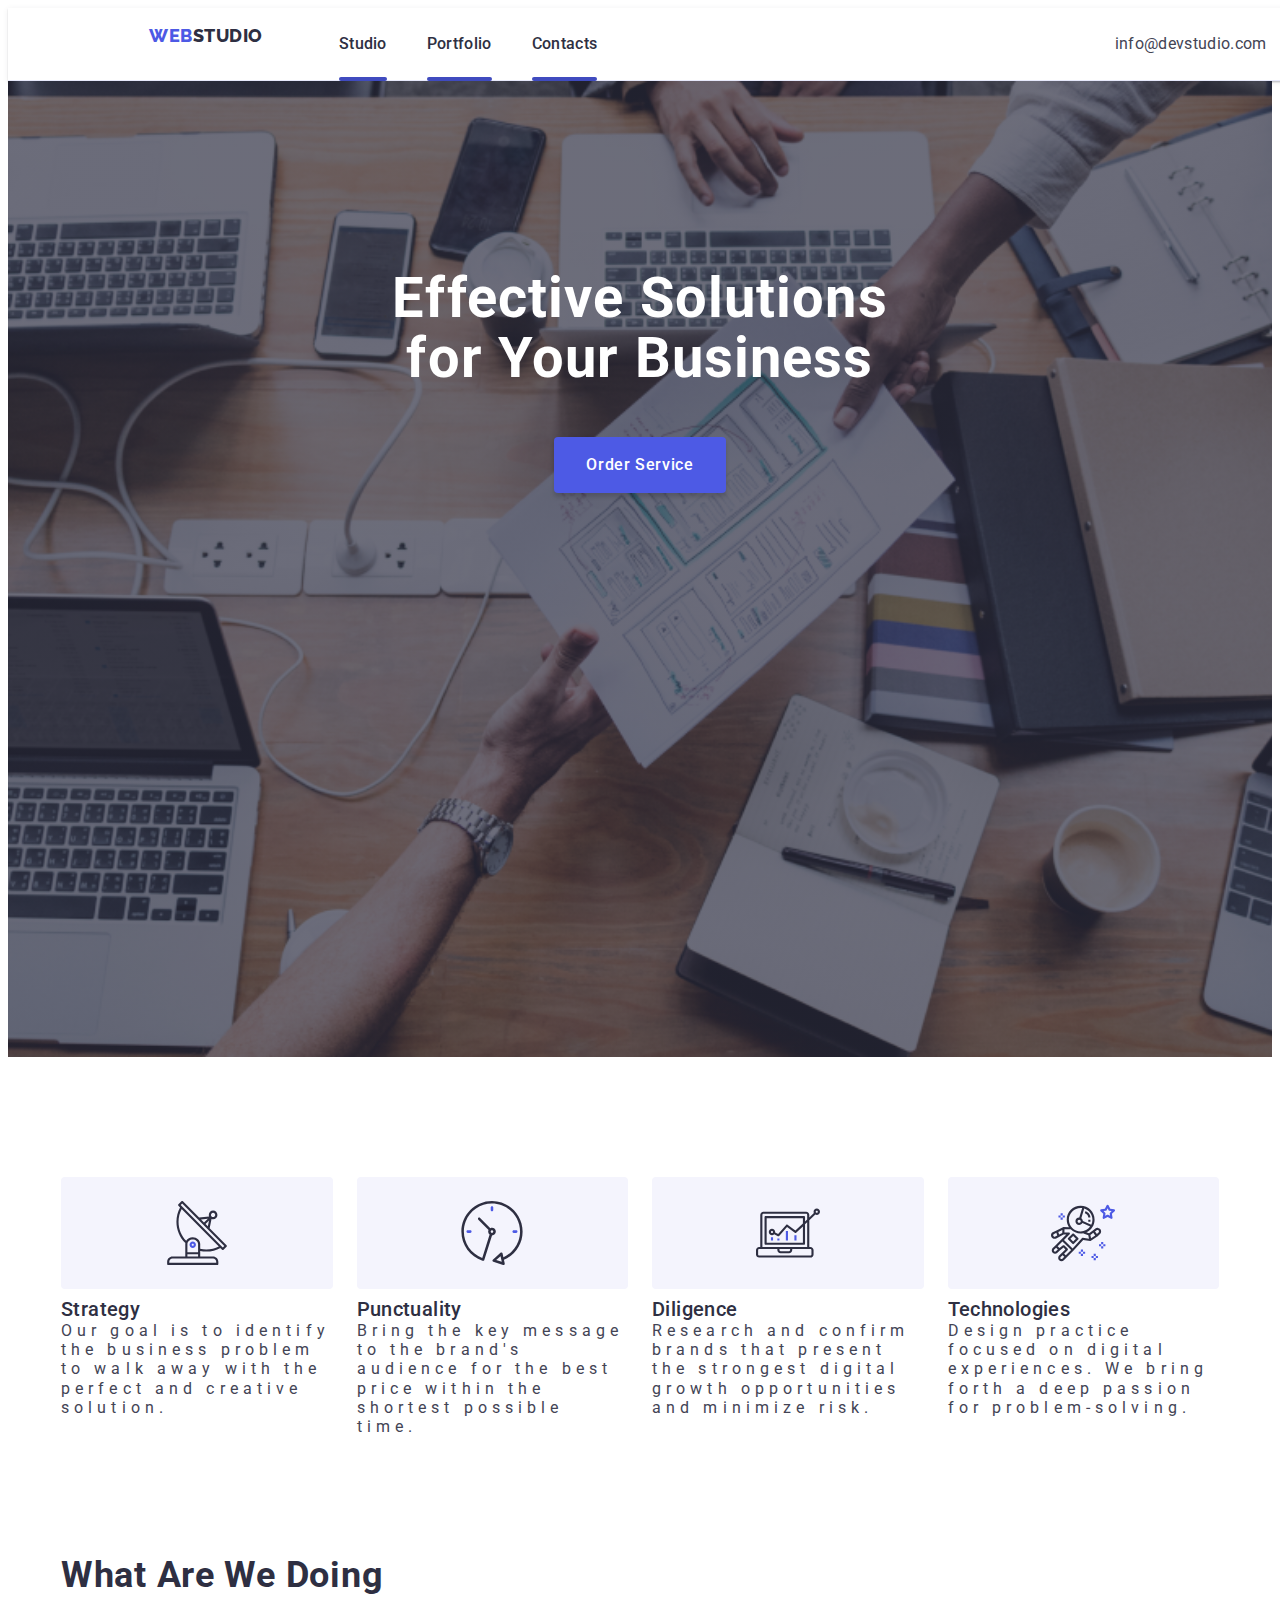
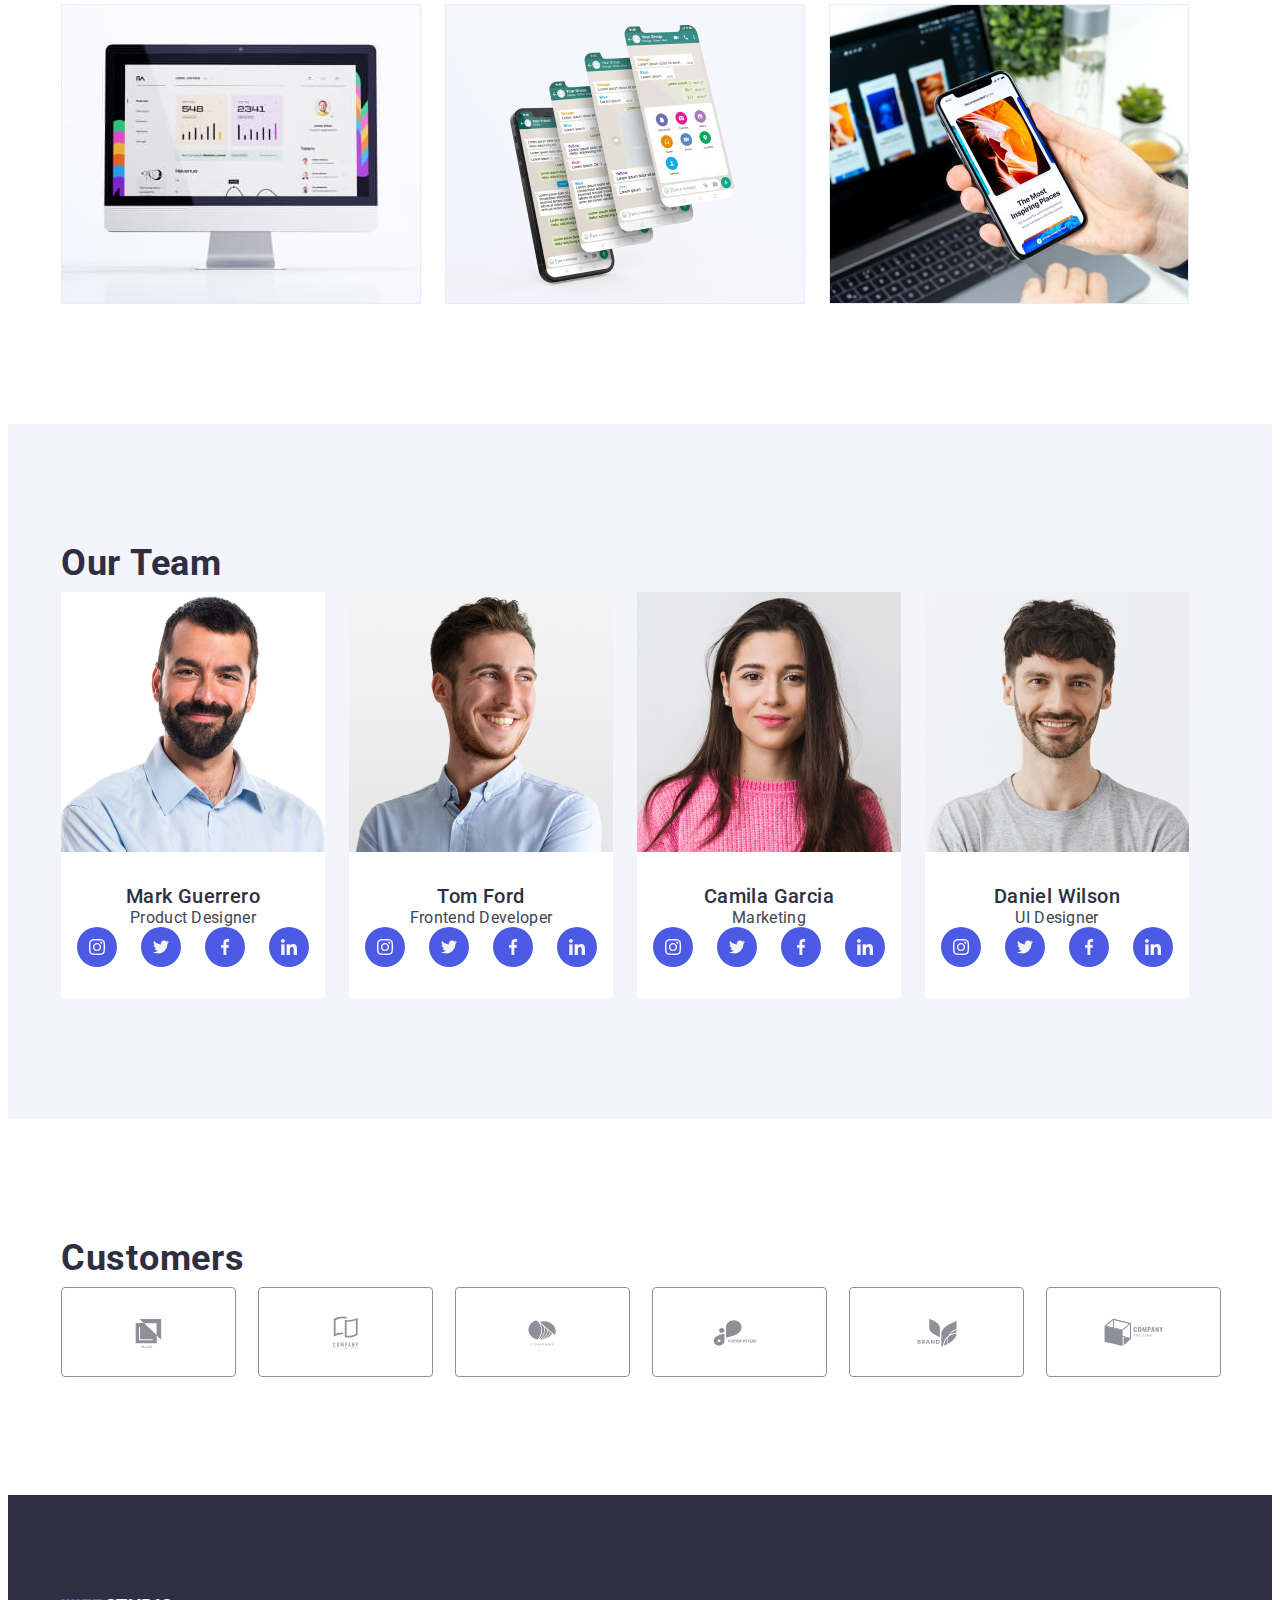
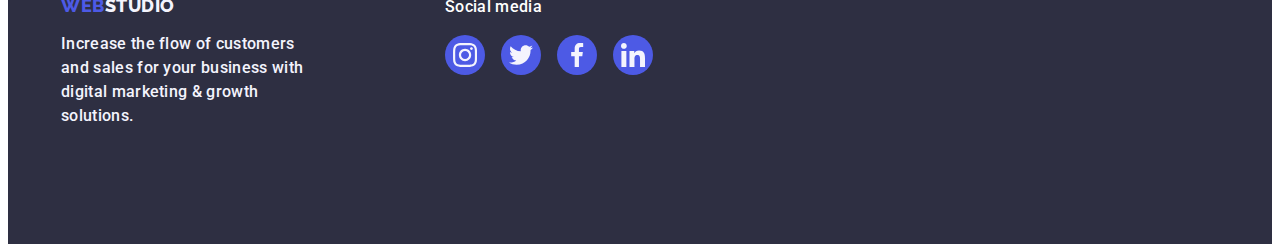
==== commit 4f0ac5a6: ")))" ====
--- a/index.html
+++ b/index.html
@@ -86,7 +86,7 @@
                   <use href="./images/icons.svg#antenna"></use>
                 </svg>
               </div>
-              <h3 class="h-three">Strategy</h3>
+              <h3 class="h-three-p">Strategy</h3>
               <p class="p-one">
                 Our goal is to identify the business problem to walk away with
                 the perfect and creative solution.
@@ -99,7 +99,7 @@
                   <use href="./images/icons.svg#clock"></use>
                 </svg>
               </div>
-              <h3 class="h-three">Punctuality</h3>
+              <h3 class="h-three-p">Punctuality</h3>
               <p class="p-one">
                 Bring the key message to the brand's audience for the best price
                 within the shortest possible time.
@@ -112,7 +112,7 @@
                   <use href="./images/icons.svg#diagram"></use>
                 </svg>
               </div>
-              <h3 class="h-three">Diligence</h3>
+              <h3 class="h-three-p">Diligence</h3>
               <p class="p-one">
                 Research and confirm brands that present the strongest digital
                 growth opportunities and minimize risk.
@@ -125,7 +125,7 @@
                   <use href="./images/icons.svg#astronaut"></use>
                 </svg>
               </div>
-              <h3 class="h-three">Technologies</h3>
+              <h3 class="h-three-p">Technologies</h3>
               <p class="p-one">
                 Design practice focused on digital experiences. We bring forth a
                 deep passion for problem-solving.
@@ -184,7 +184,7 @@
                 <h3 class="h-three">Mark Guerrero</h3>
                 <p class="p-two">Product Designer</p>
 
-                <ul class="social-network">
+                <ul class="list social-network">
                   <li class="social">
                     <a class="a-soc" href="">
                       <svg class="svg-soc" width="16" height="16">
@@ -227,7 +227,7 @@
                 <h3 class="h-three">Tom Ford</h3>
                 <p class="p-two">Frontend Developer</p>
 
-                <ul class="social-network">
+                <ul class="list social-network">
                   <li class="social">
                     <a class="a-soc" href="">
                       <svg class="svg-soc" width="16" height="16">
@@ -270,7 +270,7 @@
                 <h3 class="h-three">Camila Garcia</h3>
                 <p class="p-two">Marketing</p>
 
-                <ul class="social-network">
+                <ul class="list social-network">
                   <li class="social">
                     <a class="a-soc" href="">
                       <svg class="svg-soc" width="16" height="16">
@@ -314,7 +314,7 @@
                 <h3 class="h-three">Daniel Wilson</h3>
                 <p class="p-two">UI Designer</p>
 
-                <ul class="social-network">
+                <ul class="list social-network">
                   <li class="social">
                     <a class="a-soc" href="">
                       <svg class="svg-soc" width="16" height="16">
@@ -353,7 +353,7 @@
         <div class="container">
           <h2 class="h-two">Customers</h2>
 
-          <ul class="ul-clients">
+          <ul class="list ul-clients">
             <li class="client">
               <a class="a-cli" href="">
                 <svg class="svg-cli" width="104" height="56">
@@ -414,7 +414,7 @@
 
           <p class="par-f">Social media</p>
           
-          <ul class="social-network-f">
+          <ul class="list social-network-f">
             <li class="social">
               <a class="a-soc-f" href="">
                 <svg class="svg-soc" width="24" height="24">
@@ -449,14 +449,15 @@
       </div>
     </footer>
     
-        <div class="modal is-hidden" data-modal>
-          <div class="modal-window">
-            <button class="button-close" type="button" data-modal-close>
-              x
-            </button>
-          </div>
-        </div>
-        <div class="overlay"></div>
+      <div class="backdrop is-hidden" data-modal>
+        <div class="modal-window">
+          <button class="button-close" type="button" data-modal-close>
+            <svg class="svg-close" width="8" height="8">
+              <use href="./images/icons.svg#close"></use>
+            </svg>
+          </button>
+        </div>
+      </div>
       
 
       <script src="./js/modal.js"></script>
--- a/css/styles.css
+++ b/css/styles.css
@@ -29,11 +29,12 @@
     flex-shrink: 0;
     border-bottom: 1px solid #e7e9fc;
     box-shadow: 0px 2px 1px rgba(46, 47, 66, 0.08), 0px 1px 1px rgba(46, 47, 66, 0.16), 0px 1px 6px rgba(46, 47, 66, 0.08); 
-}
-
-.div{
-    display: flex; 
-}
+    width: 1440px;
+    height: 72px;
+    flex-shrink: 0;
+}
+
+.div{}
 
 .container {
     width: 1158px; 
@@ -72,6 +73,7 @@
     text-transform: uppercase;
     line-height: 1.17;
     margin-right: 76px;
+    margin-bottom: 16px;
 }
 
 .logo-dark {
@@ -91,6 +93,8 @@
     line-height: 1.5em; 
     letter-spacing: 0.32px;
     gap: 40px;
+    padding-left: 0;
+    margin: 0;
 }
 
 .ull {
@@ -98,7 +102,6 @@
     font-weight: 500;
     padding: 24px 0;
     position: relative; 
-    color: #404bbf;
     transition: color 250ms cubic-bezier(0.4, 0, 0.2, 1);
 }
 
@@ -118,9 +121,8 @@
     height: 4px; 
     background-color: #404bbf; 
     border-radius: 2px;
-}
-
-address {}
+    width: 100%;
+}
 
 .contacts {
     color:  #434455;
@@ -143,6 +145,14 @@
     font-weight: 400;
     line-height: 1.5em; /* 150% */
     letter-spacing: 0.32px;
+    margin-left: auto;
+    display: flex;
+    width: 153px;
+    height: 24px;
+    justify-content: center;
+    align-items: center;
+    flex-shrink: 0;
+ 
 }
 
 
@@ -159,12 +169,13 @@
     flex-shrink: 0;
     text-align: center;
     padding: 188px 0 ;
-    background-image: linear-gradient(rgba(46, 47, 66, 0.7), rgba(46, 47, 66, 0.7)), url(/images/team/people-office.jpg);
+    background-image: linear-gradient(rgba(46, 47, 66, 0.7), rgba(46, 47, 66, 0.7)), url(../images/team/people-office.jpg);
     background-repeat: no-repeat;
     background-position: center;
     background-size: cover;
     max-width: 1440px; 
     height: 600px;
+    margin: 0 auto;
 }
 
 .h-one {
@@ -213,7 +224,7 @@
     background-color: #404BBF;
 }
 
-.modal {
+.backdrop {
     position: fixed;
     top: 0;
     left: 0;
@@ -222,24 +233,18 @@
     display: flex;
     align-items: center;
     justify-content: center;
-}
-
-.modal.is-hidden{
+    background-color: rgba(46, 47, 66, 0.4);
+    transition: opacity 250ms cubic-bezier(0.4, 0, 0.2, 1), visibility 250ms cubic-bezier(0.4, 0, 0.2, 1);
+   
+}
+
+
+.backdrop.is-hidden{
     visibility: hidden;
     opacity: 0;
     pointer-events: none;
 }
 
-.modal .overlay {
-    position: absolute;
-    top: 0;
-    left: 0;
-    width: 100%;
-    height: 100%;
-    background: var(--navyblue-modal, rgba(46, 47, 66, 0.40));
-    opacity: 0.7;
-    z-index: 0;    
-}
 
 .modal-window {
     position: relative;
@@ -251,6 +256,12 @@
     background: var(--dairy, #FCFCFC);
     box-shadow: 0px 2px 1px 0px rgba(0, 0, 0, 0.20), 0px 1px 3px 0px rgba(0, 0, 0, 0.12), 0px 1px 1px 0px rgba(0, 0, 0, 0.14);
     padding: 30px;
+    position: absolute;
+    top: 50%;
+    left: 50%;
+    transform: translate(-50%, -50%) scale(1); 
+    min-height: 584px; 
+    transition: transform 250ms cubic-bezier(0.4, 0, 0.2, 1); 
 }
 
 .button-close {
@@ -265,10 +276,31 @@
     bottom: 536px;
     left: 360px;
     border-color: rgba(0, 0, 0, 0.10);
+    display: flex; 
+    align-items: center; 
+    justify-content: center; 
+    background-color: #e7e9fc; 
+    border: 1px solid rgba(0, 0, 0, 0.1); 
+    padding: 0;
+    cursor: pointer; 
+    transition: background-color 250ms cubic-bezier(0.4, 0, 0.2, 1), border 250ms cubic-bezier(0.4, 0, 0.2, 1); 
 }
 
 .button-close:hover {
     opacity: 1;
+    background-color: #404bbf; 
+    border: none; 
+    fill: #ffffff;
+}
+
+.button-close:focus {
+    background-color: #404bbf; 
+    border: none;    
+    fill: #ffffff; 
+}
+
+.svg-close {
+    transition: fill 250ms cubic-bezier(0.4, 0, 0.2, 1);   
 }
 
 .sec-two{
@@ -312,6 +344,18 @@
     flex-shrink: 0;
 }
 
+.h-three-p {
+    color: var(--navyblue, #2E2F42);
+    font-family: 'Roboto';
+    font-size: 20px;
+    font-style: normal;
+    font-weight: 500;
+    line-height: 1.2em; /* 120% */
+    letter-spacing: 0.4px;
+    margin-bottom: 8px;
+    margin: 0;
+}
+
 .h-three {
     color: var(--navyblue, #2E2F42);
     font-family: 'Roboto';
@@ -321,7 +365,8 @@
     line-height: 1.2em; /* 120% */
     letter-spacing: 0.4px;
     margin-bottom: 8px;
-    text-align: center; 
+    margin: 0;
+    text-align: center;
 }
 
 .p-one {
@@ -330,8 +375,8 @@
     font-size: 16px;
     font-style: normal;
     font-weight: 400;
-    line-height: 1.2em; /* 150% */
-    letter-spacing: 0.32px;
+    line-height: 1.2; /* 150% */
+    letter-spacing: 0.32em;
 }
 
 .sec-three{
@@ -339,9 +384,9 @@
 }
 
 .h-two {
+    margin: 0;
     margin-bottom: 72px;
     color: var(--navyblue, #2E2F42);
-    text-align: center;
     font-family: 'Roboto';
     font-size: 36px;
     font-style: normal;
@@ -349,7 +394,7 @@
     line-height: 1.11em; /* 111.111% */
     letter-spacing: 0.72px;
     text-transform: capitalize;
-    line-height: 1.11em;
+    margin-bottom: 8px;
 }
 
 .ulli-two {
@@ -364,6 +409,7 @@
 
 .ulli-three {
     gap: 24px;
+    
 }
 
 .li-two {
@@ -371,20 +417,61 @@
     justify-content: center;
     background: var(--white, #FFF);
     border-radius: 0px 0px 4px 4px; 
-    box-shadow: 0px 1px 6px rgba(46, 47, 66, 0.08), 0px 1px 1px rgba(46, 47, 66, 0.16), 0px 2px 1px rgba(46, 47, 66, 0.08);
     }
 
+    img {
+        display: block;
+    }
+
     .portfolio-card-link {
-        display: block;     
+        display: block;   
+        transition: box-shadow 250ms cubic-bezier(0.4, 0, 0.2, 1);
     }
 
-    .portfolio-card-link:hover {
-        box-shadow: 0px 1px 6px rgba(46, 47, 66, 0.08), 0px 1px 1px rgba(46, 47, 66, 0.16), 0px 2px 1px rgba(46, 47, 66, 0.08);
+    .portfolio-card-link:hover  {
+        box-shadow:  0px 1px 6px rgba(46, 47, 66, 0.08), 0px 1px 1px rgba(46, 47, 66, 0.16), 0px 2px 1px rgba(46, 47, 66, 0.08); 
     }
 
-    .portfolio-card-link:focus {
-        box-shadow: 0px 1px 6px rgba(46, 47, 66, 0.08), 0px 1px 1px rgba(46, 47, 66, 0.16), 0px 2px 1px rgba(46, 47, 66, 0.08);
+    .portfolio-card-link:focus  {
+        box-shadow: 0px 1px 6px rgba(46, 47, 66, 0.08), 0px 1px 1px rgba(46, 47, 66, 0.16), 0px 2px 1px rgba(46, 47, 66, 0.08);   
     }
+
+    .portfolio-card-link:hover .p-div-img,
+    .portfolio-card-link:focus .p-div-img {
+        transform: translateY(0%);
+    }
+     
+
+.div-img {
+    position: relative; 
+    overflow: hidden;
+
+}
+
+.p-div-img {
+    position: absolute; 
+    top: 0;
+    font-size: 16px; 
+    line-height: 1.5;
+    letter-spacing: 0.02em; 
+    color: #f4f4fd;
+    padding: 40px 32px; 
+    background-color: #4d5ae5; 
+    height: 100%; 
+    width: 100%; 
+    transform: translateY(100%); 
+    transition: transform 250ms cubic-bezier(0.4, 0, 0.2, 1);
+}
+
+p,
+h1,
+h2,
+h3,
+h4,
+h5,
+h6 {
+    margin: 0;
+}
 
 .work {
     padding: 32px 0;
@@ -394,6 +481,7 @@
     display: flex; 
     justify-content: center; 
     gap: 24px; 
+    list-style: none;
 }
 
 .social {
@@ -438,16 +526,20 @@
 .sec-five {
     padding-top: 120px;
     padding-bottom: 120px;
+    margin: 0;
 }
 
 .ul-clients{
     display: flex;
     gap: 24px;
+    padding: 0;
+    margin: 0;
 }
 
 .client {
-    height: 88px;
+    height: 88px;    
     width: calc((100% - 120px) / 6);
+    
 }
 
 .a-cli {
@@ -459,6 +551,7 @@
     align-items: center; 
     justify-content: center;
     color: #8e8f99;   
+    transition: border-color 250ms cubic-bezier(0.4, 0, 0.2, 1), color 250ms cubic-bezier(0.4, 0, 0.2, 1); 
 }
 
 .a-cli:hover {
@@ -503,6 +596,7 @@
     letter-spacing: 0.02em; 
     margin-bottom: 16px;
     font-weight: 500;
+    max-width: 264px;
 }
 
 .par-f {
@@ -537,6 +631,7 @@
 .social-network-f {
     gap: 16px;
     display: flex; 
+    list-style: none;
 }
 
 .ul2 {
@@ -598,8 +693,8 @@
     cursor: pointer;
     padding: 12px 24px;
     border: 1px solid #e7e9fc ;
-    border-radius: 4px; 
-   
+    border-radius: 4px;   
+    transition:  color 250ms cubic-bezier(0.4, 0, 0.2, 1), background-color 250ms cubic-bezier(0.4, 0, 0.2, 1), border-color 250ms cubic-bezier(0.4, 0, 0.2, 1), box-shadow 250ms cubic-bezier(0.4, 0, 0.2, 1); 
 }
 
 .all:hover {
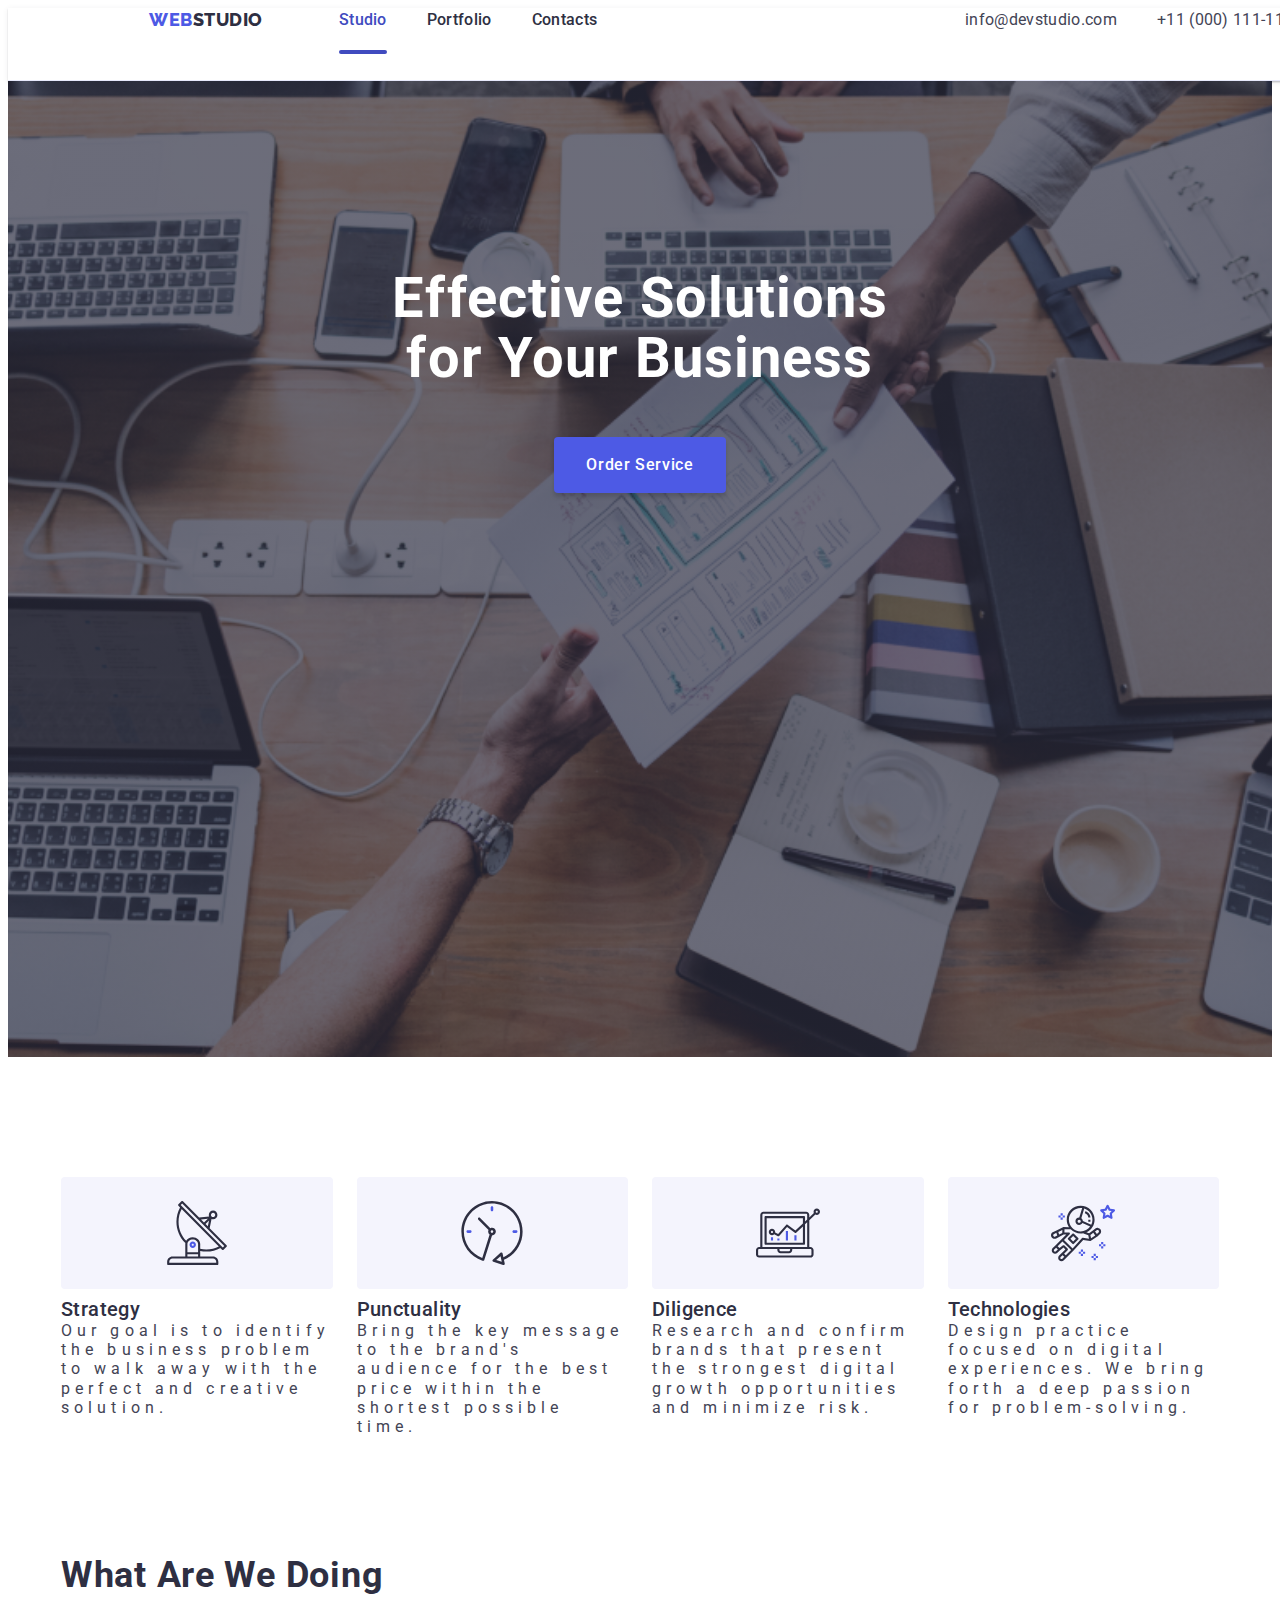
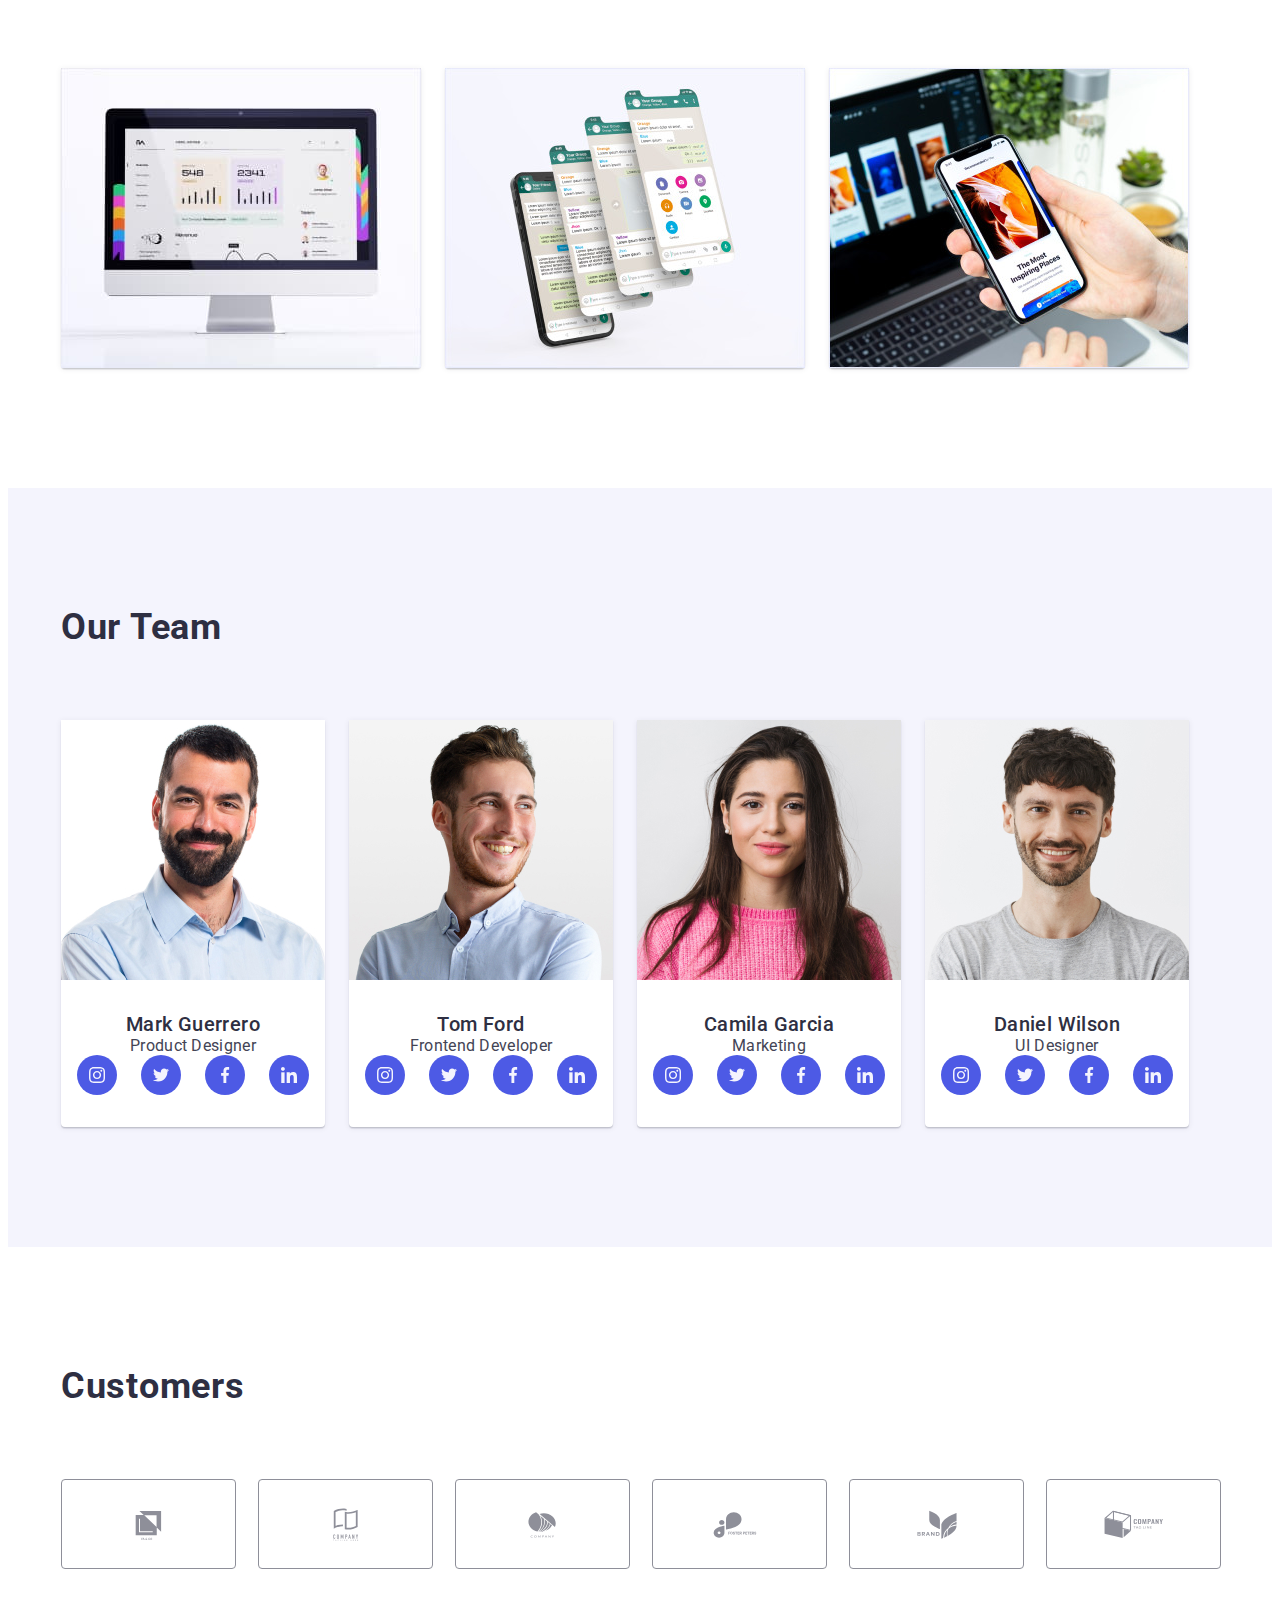
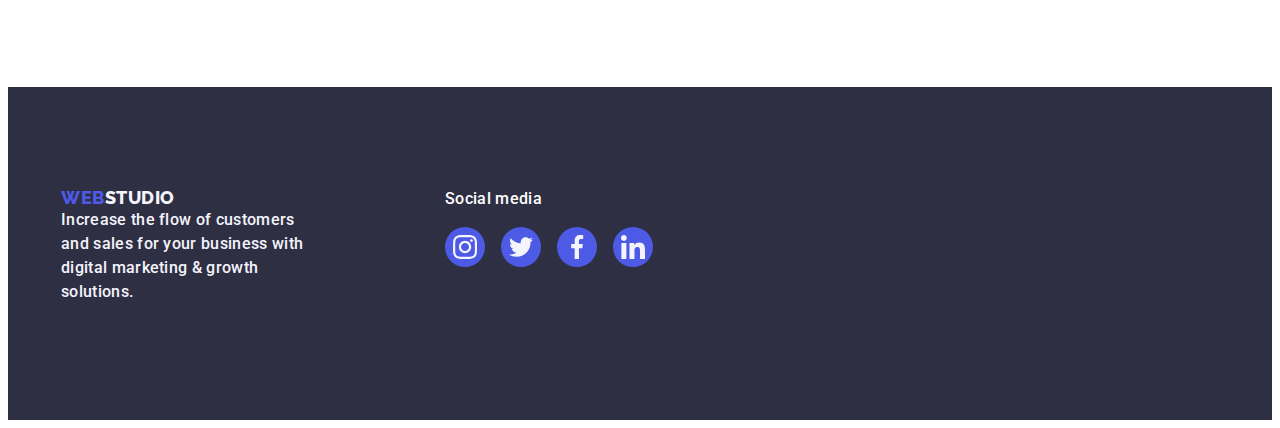
==== commit 9e5c3a24: ")))" ====
--- a/index.html
+++ b/index.html
@@ -37,13 +37,13 @@
     <!-- header section -->
     <header class="header">
       <!--adress.logo-->
-      <div class="div container">
+      <div class="header-container container">
         <nav class="nav">
           <a href="./index.htm" class="logo link"
             >Web<span class="logo-dark">Studio</span></a
           >
           <ul class="list">
-            <li><a href="./index.html" class="ull link">Studio</a></li>
+            <li><a href="./index.html" class="current ull link">Studio</a></li>
             <li><a href="./portfolio.html" class="ull link">Portfolio</a></li>
             <li><a href="" class="ull link">Contacts</a></li>
           </ul>
--- a/css/styles.css
+++ b/css/styles.css
@@ -60,7 +60,6 @@
 .link {
     text-decoration: none;
     color: currentColor;
-    display: inline-block; 
     }
 
 .logo {
@@ -73,7 +72,6 @@
     text-transform: uppercase;
     line-height: 1.17;
     margin-right: 76px;
-    margin-bottom: 16px;
 }
 
 .logo-dark {
@@ -97,12 +95,13 @@
     margin: 0;
 }
 
-.ull {
-    color: #2e2f42;
+.ull {     
     font-weight: 500;
     padding: 24px 0;
     position: relative; 
     transition: color 250ms cubic-bezier(0.4, 0, 0.2, 1);
+    color: #404bbf;
+    color: #2e2f42;
 }
 
 .ull:hover {
@@ -113,7 +112,7 @@
     color: #404bbf;
 }
 
-.ull::after {
+.current::after {
     content: '' ;
     position: absolute; 
     left: 0;
@@ -123,7 +122,10 @@
     border-radius: 2px;
     width: 100%;
 }
-
+.current {
+    color:#404bbf; 
+
+}
 .contacts {
     color:  #434455;
     transition: color 250ms cubic-bezier(0.4, 0, 0.2, 1);
@@ -137,22 +139,15 @@
     color: #404bbf;
 }
 
+.header-container {
+    display: flex;
+    align-items: center;
+}
+
 .address {
-    color: var(--navyblue, #2E2F42);
-    font-family: 'Roboto';
-    font-size: 16px;
     font-style: normal;
-    font-weight: 400;
-    line-height: 1.5em; /* 150% */
-    letter-spacing: 0.32px;
     margin-left: auto;
-    display: flex;
-    width: 153px;
-    height: 24px;
-    justify-content: center;
-    align-items: center;
-    flex-shrink: 0;
- 
+
 }
 
 
@@ -394,7 +389,6 @@
     line-height: 1.11em; /* 111.111% */
     letter-spacing: 0.72px;
     text-transform: capitalize;
-    margin-bottom: 8px;
 }
 
 .ulli-two {
@@ -417,6 +411,7 @@
     justify-content: center;
     background: var(--white, #FFF);
     border-radius: 0px 0px 4px 4px; 
+    box-shadow: 0px 1px 6px rgba(46, 47, 66, 0.08), 0px 1px 1px rgba(46, 47, 66, 0.16), 0px 2px 1px rgba(46, 47, 66, 0.08);
     }
 
     img {
